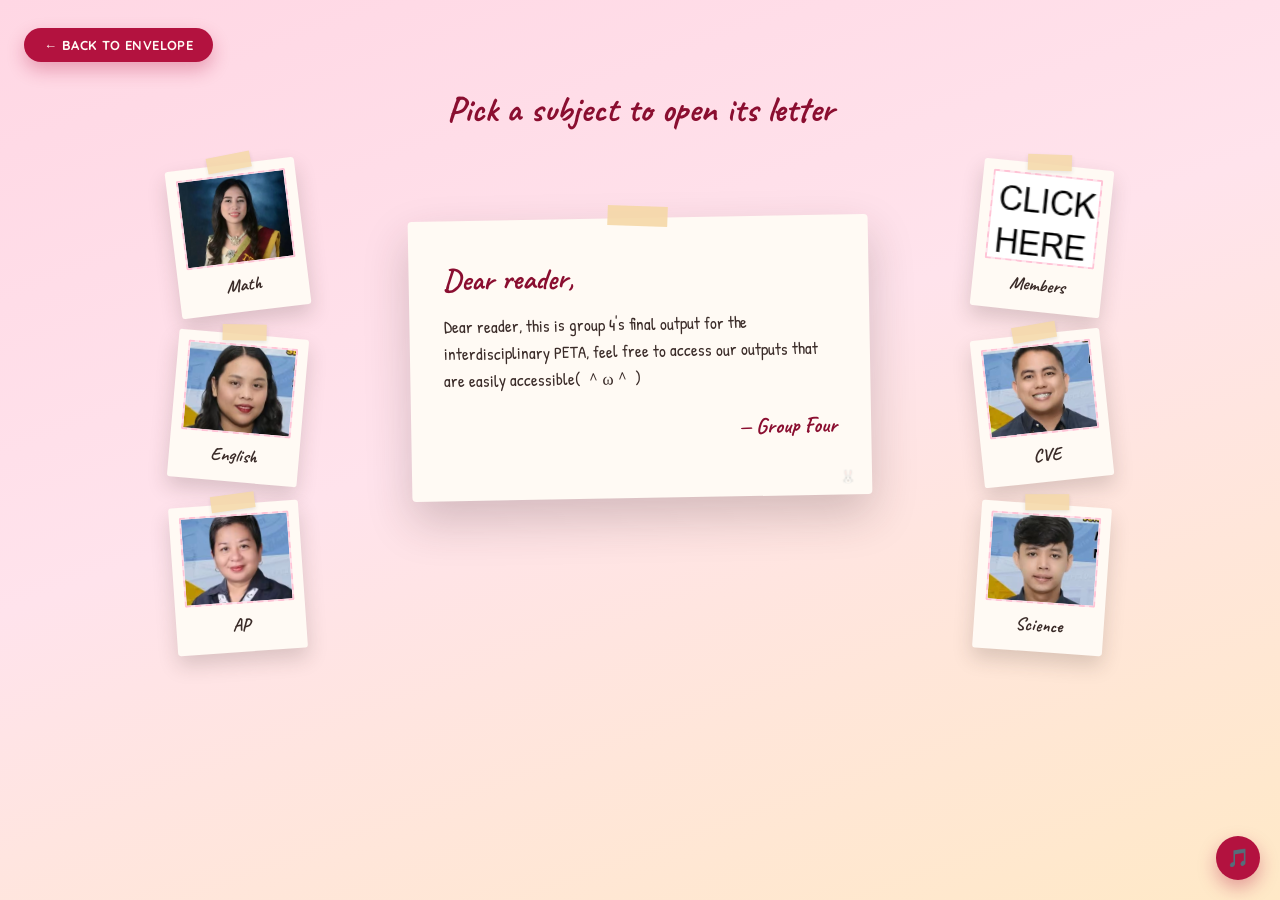
==== letter.html @ b90a91a4 "Add files via upload" ====
<!DOCTYPE html>
<html lang="en">
<head>
  <meta charset="UTF-8" />
  <meta name="viewport" content="width=device-width, initial-scale=1.0" />
  <title>Interdisciplinary Performance Task — Subjects</title>
  <link rel="preconnect" href="https://fonts.googleapis.com" />
  <link rel="preconnect" href="https://fonts.gstatic.com" crossorigin />
  <link href="https://fonts.googleapis.com/css2?family=Caveat:wght@600;700&family=Patrick+Hand&family=Quicksand:wght@500;600;700&display=swap" rel="stylesheet" />
  <link rel="stylesheet" href="style.css" />
</head>
<body>
  <audio id="bgMusic" src="bg-music.mp3" loop preload="auto"></audio>
  <button class="music-toggle" id="musicToggle" aria-label="Toggle background music" title="Music">🎵</button>

  <div class="scrapbook-page">
    <a class="back-link" href="index.html">&larr; Back to envelope</a>
    <h1 class="scrapbook-title">Pick a subject to open its letter</h1>

    <div class="scrapbook-layout">
      <div class="polaroid-column left">
        <a class="polaroid" href="#math">
          <div class="polaroid-photo"><img src="mslumba.jpg" alt="" style="object-position: center 15%;" onerror="this.remove()" /></div>
          <span class="polaroid-caption">Math</span>
        </a>
        <a class="polaroid" href="#english">
          <div class="polaroid-photo"><img src="mssalac.png" alt="" style="object-position: center 15%;" onerror="this.remove()" /></div>
          <span class="polaroid-caption">English</span>
        </a>
        <a class="polaroid" href="#ap">
          <div class="polaroid-photo"><img src="msgarcia.png" alt="" style="object-position: center 15%;" onerror="this.remove()" /></div>
          <span class="polaroid-caption">AP</span>
        </a>
      </div>

      <div class="letter-stack">
        <!-- Math Page -->
        <div class="letter-page" id="math">
          <a class="letter-back" href="letter.html">&larr; Back</a>
          <p class="letter-greeting">Dear Ms. Lumba, — Math</p>
          <p class="letter-body">PICTURE/DOCUMENT/EWAN BASTA YUNG PETA</p>
          <p class="letter-signature">- Group Four</p>
        </div>

        <!-- English Page -->
        <div class="letter-page" id="english">
          <a class="letter-back" href="letter.html">&larr; Back</a>
          <p class="letter-greeting">Dear Ms. Salac, — English</p>
          <p class="letter-body">PICTURE/DOCUMENT/EWAN BASTA YUNG PETA</p>
          <p class="letter-signature">- Group Four</p>
        </div>

        <!-- AP Page -->
        <div class="letter-page" id="ap">
          <a class="letter-back" href="letter.html">&larr; Back</a>
          <p class="letter-greeting">Dear Ms. Garcia, — AP</p>
          <div class="pdf-frame-wrap">
            <iframe class="peta-embed" src="ap-cve-peta.pdf" title="AP and CVE Performance Task"></iframe>
            <a class="pdf-zoom-btn" href="#ap-zoom" aria-label="Zoom in on PDF">&#128269;</a>
          </div>
          <p class="letter-signature">- Group Four</p>
        </div>

        <!-- Members Page -->
        <div class="letter-page" id="members">
          <a class="letter-back" href="letter.html">&larr; Back</a>
          <p class="letter-greeting">MEMBER OF GROUP FOUR</p>
          <p class="letter-body">Members of Group 4:</p>
          <ul class="member-list">
            <li><span class="member-name">Asher Megallon </span><span class="member-role">Leader, and Output Maker</span></li>
            <li><span class="member-name">Jaydee Canlas </span><span class="member-role">Resource Provider, and Researcher</span></li>
            <li><span class="member-name">Mark Marcelo</span><span class="member-role">Lead Programmer, Survey Organizer</span></li>
            <li><span class="member-name">Sama Ibrahim </span><span class="member-role">Script Writer, and Output Maker</span></li>
            <li><span class="member-name">Erica Zara </span><span class="member-role">Scriptwriter and Designer</span></li>
            <li><span class="member-name">Felisity Hipolito</span><span class="member-role">Designer</span></li>
            <li><span class="member-name">Vince Eliang</span><span class="member-role">Researcher, Survey Distributer</span></li>
          </ul>
          <p class="letter-signature">- Group Four</p>
        </div>

        <!-- CVE Page -->
        <div class="letter-page" id="cve">
          <a class="letter-back" href="letter.html">&larr; Back</a>
          <p class="letter-greeting">Dear Sir. Lim, — CVE</p>
          <div class="pdf-frame-wrap">
            <iframe class="peta-embed" src="ap-cve-peta.pdf" title="AP and CVE Performance Task"></iframe>
            <a class="pdf-zoom-btn" href="#cve-zoom" aria-label="Zoom in on PDF">&#128269;</a>
          </div>
          <p class="letter-signature">— Group Four</p>
        </div>

        <!-- Science Page -->
        <div class="letter-page" id="science">
          <a class="letter-back" href="letter.html">&larr; Back</a>
          <p class="letter-greeting">Dear Sir. Jay, — Science</p>
          <div class="peta-img-wrap">
            <img src="Science 10 - T1.png" alt="Chemical Safety At Home Poster" class="peta-img-embed" />
            <a class="pdf-zoom-btn" href="#science-zoom" aria-label="Zoom in on Science poster">&#128269;</a>
          </div>
          <p class="letter-signature">— Group Four</p>
        </div>

        <!-- Intro Page -->
        <div class="letter-page intro" id="intro">
          <p class="letter-greeting">Dear reader,</p>
          <p class="letter-body">Dear reader, this is group 4's final output for the interdisciplinary PETA, feel free to access our outputs that are easily accessible( ＾ω＾ )</p>
          <p class="letter-signature">— Group Four</p>
          <span class="easter-egg" id="easterEgg" aria-label="secret">🐰</span>
          <audio id="easterEggSound" src="easter-egg.mp3" preload="auto"></audio>
        </div>
      </div>

      <div class="polaroid-column right">
        <a class="polaroid" href="#members">
          <div class="polaroid-photo"><img src="CLICK.png" alt="" onerror="this.remove()" /></div>
          <span class="polaroid-caption">Members</span>
        </a>
        <a class="polaroid" href="#cve">
          <div class="polaroid-photo"><img src="sirlim.png" alt="" style="object-position: center 20%;" onerror="this.remove()" /></div>
          <span class="polaroid-caption">CVE</span>
        </a>
        <a class="polaroid" href="#science">
          <div class="polaroid-photo"><img src="sirjay.png" alt="" style="object-position: center 20%;" onerror="this.remove()" /></div>
          <span class="polaroid-caption">Science</span>
        </a>
      </div>
    </div>
  </div>

  <!-- Fullscreen Zoom Overlays (Moved outside card containers) -->
  <div class="pdf-zoom-overlay" id="ap-zoom">
    <a href="#ap" class="pdf-zoom-close" aria-label="Close zoomed view">&times;</a>
    <iframe src="ap-cve-peta.pdf" title="AP Performance Task Zoomed"></iframe>
  </div>

  <div class="pdf-zoom-overlay" id="cve-zoom">
    <a href="#cve" class="pdf-zoom-close" aria-label="Close zoomed view">&times;</a>
    <iframe src="ap-cve-peta.pdf" title="CVE Performance Task Zoomed"></iframe>
  </div>

  <div class="pdf-zoom-overlay" id="science-zoom">
    <a href="#science" class="pdf-zoom-close" aria-label="Close zoomed view">&times;</a>
    <img src="Science 10 - T1.png" alt="Chemical Safety At Home Poster Zoomed" class="peta-img-zoomed" />
  </div>

  <script>
    (function () {
      const egg = document.getElementById('easterEgg');
      const sound = document.getElementById('easterEggSound');
      if (!egg || !sound) return;

      egg.addEventListener('click', function (e) {
        e.preventDefault();
        sound.currentTime = 0;
        sound.play().catch(() => {});
        egg.classList.add('bounce');
        setTimeout(() => egg.classList.remove('bounce'), 600);
      });
    })();

    (function () {
      const bgMusic = document.getElementById('bgMusic');
      const toggle = document.getElementById('musicToggle');
      if (!bgMusic || !toggle) return;

      bgMusic.volume = 0.1;
      let started = false;

      function markPlaying() {
        started = true;
        toggle.textContent = '🔊';
        toggle.classList.add('playing');
      }

      function markPaused() {
        toggle.textContent = '🎵';
        toggle.classList.remove('playing');
      }

      bgMusic.play().then(markPlaying).catch(markPaused);

      document.addEventListener('click', function onFirstClick() {
        if (!started) {
          bgMusic.play().then(markPlaying).catch(markPaused);
        }
        document.removeEventListener('click', onFirstClick);
      }, { once: true });

      toggle.addEventListener('click', function (e) {
        e.stopPropagation();
        if (bgMusic.paused) {
          bgMusic.play().then(markPlaying).catch(markPaused);
        } else {
          bgMusic.pause();
          markPaused();
        }
      });
    })();
  </script>
</body>
</html>
---- style.css ----
/* ---------------------------------------------
   Group 4 — Envelope / Scrapbook site
   Palette: blush pink, crimson envelope, cream paper
--------------------------------------------------*/

:root {
  --blush: #ffe3ec;
  --blush-deep: #ffc4d6;
  --crimson: #b3123f;
  --crimson-dark: #8a0e30;
  --cream: #fffaf4;
  --ink: #3a2b28;
  --gold: #e3a83e;
  --tape: #f5d9a8;
}

* {
  box-sizing: border-box;
}

body {
  margin: 0;
  min-height: 100vh;
  font-family: "Quicksand", "Segoe UI", sans-serif;
  color: var(--ink);
  background: linear-gradient(160deg, #ffd7e4 0%, var(--blush) 45%, #ffe9c7 100%);
  background-attachment: fixed;
}

a {
  color: inherit;
}

/* ---------------------------------------------
   Smooth cross-page transitions (Chrome/Edge)
--------------------------------------------------*/

@view-transition {
  navigation: auto;
}

/* ---------------------------------------------
   Envelope landing page
--------------------------------------------------*/

.envelope-page {
  min-height: 100vh;
  display: flex;
  flex-direction: column;
  align-items: center;
  justify-content: center;
  text-align: center;
  padding: 32px;
  position: relative;
  overflow: hidden;
}

.envelope-eyebrow {
  font-family: "Quicksand", sans-serif;
  font-weight: 700;
  font-size: 13px;
  letter-spacing: 2px;
  text-transform: uppercase;
  color: var(--crimson-dark);
  margin-bottom: 90px;
}

.envelope-link {
  display: inline-block;
  text-decoration: none;
}

.envelope-scene {
  perspective: 1400px;
  position: relative;
}

.envelope {
  position: relative;
  width: 280px;
  height: 190px;
  margin: 0 auto;
  transition: transform 0.4s ease;
}

.envelope-scene:not(:target) .envelope-link:hover .envelope {
  transform: translateY(-6px) scale(1.02);
}

.envelope-body {
  position: absolute;
  inset: 0;
  background: linear-gradient(160deg, var(--crimson) 0%, var(--crimson-dark) 100%);
  border-radius: 6px;
  box-shadow: 0 18px 40px rgba(138, 14, 48, 0.35);
}

.envelope-letter-link {
  position: absolute;
  top: 0;
  left: 50%;
  transform: translateX(-50%);
  width: 280px;
  height: 260px;
  text-decoration: none;
  pointer-events: none;
  z-index: 1;
}

.envelope-scene:target .envelope-letter-link {
  pointer-events: auto;
}

.envelope-letter {
  position: absolute;
  top: 20px;
  left: 20px;
  right: 20px;
  min-height: 150px;
  max-width: 240px;
  margin: 0 auto;
  background: var(--cream);
  border-radius: 4px;
  box-shadow: 0 8px 18px rgba(0, 0, 0, 0.15);
  transform: translateY(10px);
  opacity: 0;
  display: flex;
  align-items: center;
  justify-content: center;
  padding: 18px 16px;
  cursor: pointer;
  transition: transform 0.6s ease 0.35s,
              opacity 0.4s ease 0.35s,
              box-shadow 0.6s ease 0.35s;
}

.envelope-scene:target .envelope-letter {
  transform: translateY(-96px);
  opacity: 1;
  box-shadow: 0 24px 40px rgba(0, 0, 0, 0.22);
}

.envelope-letter:hover,
.envelope-letter:focus-visible {
  transform: translateY(-102px);
}

.envelope-letter span {
  display: block;
  font-family: "Patrick Hand", cursive;
  font-size: 15px;
  line-height: 1.55;
  color: var(--crimson-dark);
  font-weight: 400;
  text-align: center;
}

.envelope-flap {
  position: absolute;
  top: 0;
  left: 0;
  width: 0;
  height: 0;
  border-left: 140px solid transparent;
  border-right: 140px solid transparent;
  border-top: 95px solid var(--crimson-dark);
  filter: drop-shadow(0 6px 8px rgba(0, 0, 0, 0.2));
  transform-origin: top center;
  transform-style: preserve-3d;
  backface-visibility: hidden;
  z-index: 2;
  transition: transform 0.6s cubic-bezier(0.34, 1.56, 0.64, 1);
}

.envelope-scene:target .envelope-flap {
  transform: rotateX(-160deg);
}

.envelope-hint {
  margin-top: 40px;
  font-family: "Patrick Hand", cursive;
  font-size: 18px;
  color: var(--ink);
  transition: opacity 0.3s ease;
}

.envelope-hint .tap {
  color: var(--crimson);
  font-weight: 700;
}

.envelope-scene:target .envelope-hint {
  opacity: 0;
}

.envelope-photos {
  position: absolute;
  top: 0;
  left: 50%;
  width: 420px;
  height: 190px;
  transform: translateX(-50%);
  pointer-events: none;
  z-index: 3;
}

.envelope-photo {
  position: absolute;
  width: 64px;
  height: 64px;
  padding: 5px 5px 8px;
  background: var(--cream);
  border-radius: 3px;
  box-shadow: 0 10px 20px rgba(58, 43, 40, 0.28);
  overflow: hidden;
  opacity: 0;
  top: -30px;
  left: 50%;
  margin-left: -32px;
  transform: translateY(24px) scale(0.7) rotate(0deg);
  transition: transform 0.55s cubic-bezier(0.34, 1.56, 0.64, 1),
              opacity 0.4s ease;
}

.envelope-photo img {
  width: 100%;
  height: 100%;
  object-fit: cover;
  display: block;
  background: var(--blush);
}

.envelope-scene:target .photo-1 {
  opacity: 1;
  transform: translate(-158px, -88px) scale(1) rotate(-14deg);
  transition-delay: 0.4s;
}

.envelope-scene:target .photo-2 {
  opacity: 1;
  transform: translate(-104px, -108px) scale(1) rotate(-8deg);
  transition-delay: 0.46s;
}

.envelope-scene:target .photo-3 {
  opacity: 1;
  transform: translate(-50px, -122px) scale(1) rotate(-3deg);
  transition-delay: 0.52s;
}

.envelope-scene:target .photo-4 {
  opacity: 1;
  transform: translate(0px, -128px) scale(1) rotate(2deg);
  transition-delay: 0.58s;
}

.envelope-scene:target .photo-5 {
  opacity: 1;
  transform: translate(50px, -122px) scale(1) rotate(7deg);
  transition-delay: 0.64s;
}

.envelope-scene:target .photo-6 {
  opacity: 1;
  transform: translate(104px, -108px) scale(1) rotate(11deg);
  transition-delay: 0.7s;
}

.envelope-scene:target .photo-7 {
  opacity: 1;
  transform: translate(158px, -88px) scale(1) rotate(15deg);
  transition-delay: 0.76s;
}

@media (prefers-reduced-motion: reduce) {
  .envelope-photo,
  .envelope-letter,
  .envelope-flap,
  .envelope-hint {
    transition: none;
  }
}

/* ---------------------------------------------
   Scrapbook / letter page
--------------------------------------------------*/

.scrapbook-page {
  min-height: 100vh;
  padding: 28px 24px 60px;
  display: flex;
  flex-direction: column;
  align-items: center;
}

.back-link {
  align-self: flex-start;
  display: inline-flex;
  align-items: center;
  gap: 6px;
  padding: 9px 20px;
  border-radius: 999px;
  background: var(--crimson);
  color: var(--cream);
  text-decoration: none;
  font-family: "Quicksand", sans-serif;
  font-weight: 700;
  font-size: 13px;
  letter-spacing: 0.4px;
  text-transform: uppercase;
  box-shadow: 0 8px 18px rgba(179, 18, 63, 0.3);
  transition: transform 0.2s ease, box-shadow 0.2s ease;
  margin-bottom: 24px;
}

.back-link:hover,
.back-link:focus-visible {
  transform: translateY(-2px);
  box-shadow: 0 12px 22px rgba(179, 18, 63, 0.4);
}

.scrapbook-title {
  font-family: "Caveat", cursive;
  font-size: 36px;
  font-weight: 700;
  color: var(--crimson-dark);
  margin: 0 0 32px;
  text-align: center;
}

.scrapbook-layout {
  display: grid;
  grid-template-columns: 1fr minmax(280px, 460px) 1fr;
  gap: 24px;
  align-items: center;
  width: 100%;
  max-width: 1100px;
}

.polaroid-column {
  display: flex;
  flex-direction: column;
  gap: 22px;
  align-items: center;
}

.polaroid-column.left .polaroid:nth-child(1) { transform: rotate(-7deg); }
.polaroid-column.left .polaroid:nth-child(2) { transform: rotate(5deg); }
.polaroid-column.left .polaroid:nth-child(3) { transform: rotate(-4deg); }
.polaroid-column.left .polaroid:nth-child(4) { transform: rotate(6deg); }

.polaroid-column.right .polaroid:nth-child(1) { transform: rotate(6deg); }
.polaroid-column.right .polaroid:nth-child(2) { transform: rotate(-6deg); }
.polaroid-column.right .polaroid:nth-child(3) { transform: rotate(4deg); }

.polaroid {
  display: block;
  width: 130px;
  background: var(--cream);
  padding: 10px 10px 16px;
  border-radius: 3px;
  box-shadow: 0 10px 20px rgba(58, 43, 40, 0.18);
  text-decoration: none;
  position: relative;
  transition: transform 0.3s ease, box-shadow 0.3s ease;
}

.polaroid::before {
  content: "";
  position: absolute;
  top: -10px;
  left: 50%;
  transform: translateX(-50%) rotate(-4deg);
  width: 44px;
  height: 16px;
  background: var(--tape);
  opacity: 0.85;
  box-shadow: 0 2px 4px rgba(0, 0, 0, 0.1);
}

.polaroid:hover,
.polaroid:focus-visible {
  transform: rotate(0deg) scale(1.06) !important;
  box-shadow: 0 16px 28px rgba(58, 43, 40, 0.28);
  z-index: 5;
}

.polaroid-photo {
  height: 90px;
  border-radius: 2px;
  display: flex;
  align-items: center;
  justify-content: center;
  overflow: hidden;
  background: var(--blush);
  border: 2px dashed var(--blush-deep);
}

.polaroid-photo:empty::after {
  content: "+";
  font-family: "Quicksand", sans-serif;
  font-size: 30px;
  font-weight: 700;
  color: var(--blush-deep);
}

.polaroid-photo img {
  width: 100%;
  height: 100%;
  object-fit: cover;
  object-position: center 20%;
}

.polaroid-caption {
  display: block;
  text-align: center;
  margin-top: 10px;
  font-family: "Caveat", cursive;
  font-size: 18px;
  font-weight: 700;
  color: var(--ink);
}

.letter-stack {
  position: relative;
  min-height: 380px;
  animation: burst-in 0.6s cubic-bezier(0.34, 1.56, 0.64, 1) both 0.15s;
}

@keyframes burst-in {
  from {
    opacity: 0;
    transform: scale(0.6) translateY(18px);
  }
  to {
    opacity: 1;
    transform: scale(1) translateY(0);
  }
}

.polaroid-column .polaroid {
  animation: burst-in 0.55s cubic-bezier(0.34, 1.56, 0.64, 1) backwards;
}

.polaroid-column.left .polaroid:nth-child(1) { animation-delay: 0.05s; }
.polaroid-column.left .polaroid:nth-child(2) { animation-delay: 0.15s; }
.polaroid-column.left .polaroid:nth-child(3) { animation-delay: 0.25s; }
.polaroid-column.left .polaroid:nth-child(4) { animation-delay: 0.35s; }
.polaroid-column.right .polaroid:nth-child(1) { animation-delay: 0.1s; }
.polaroid-column.right .polaroid:nth-child(2) { animation-delay: 0.2s; }
.polaroid-column.right .polaroid:nth-child(3) { animation-delay: 0.3s; }

.letter-page {
  display: none;
  background: var(--cream);
  border-radius: 4px;
  padding: 40px 34px 34px;
  box-shadow: 0 20px 45px rgba(58, 43, 40, 0.22);
  transform: rotate(-1deg);
  position: relative;
}

.letter-page::before {
  content: "";
  position: absolute;
  top: -12px;
  left: 50%;
  transform: translateX(-50%) rotate(3deg);
  width: 60px;
  height: 20px;
  background: var(--tape);
  opacity: 0.9;
}

/* Keep card visible even when zoom target is active */
.letter-page:target,
.letter-page:has(.pdf-zoom-overlay:target),
#science:has(~ #science-zoom:target),
.letter-page.intro {
  display: block;
  animation: unfold 0.5s ease both;
}

.letter-page:target ~ .letter-page.intro,
.letter-page:has(.pdf-zoom-overlay:target) ~ .letter-page.intro,
#science:has(~ #science-zoom:target) ~ .letter-page.intro {
  display: none;
}

@keyframes unfold {
  from {
    opacity: 0;
    transform: rotate(-1deg) translateY(14px) scale(0.97);
  }
  to {
    opacity: 1;
    transform: rotate(-1deg) translateY(0) scale(1);
  }
}

.letter-back {
  display: inline-flex;
  align-items: center;
  gap: 4px;
  margin-bottom: 14px;
  padding: 6px 16px;
  border-radius: 999px;
  background: var(--crimson);
  color: var(--cream);
  text-decoration: none;
  font-family: "Quicksand", sans-serif;
  font-weight: 700;
  font-size: 12px;
  letter-spacing: 0.4px;
  text-transform: uppercase;
  box-shadow: 0 6px 14px rgba(179, 18, 63, 0.3);
  transition: transform 0.2s ease, box-shadow 0.2s ease;
}

.letter-back:hover,
.letter-back:focus-visible {
  transform: translateY(-2px);
  box-shadow: 0 10px 18px rgba(179, 18, 63, 0.4);
}

.letter-greeting {
  font-family: "Caveat", cursive;
  font-size: 30px;
  font-weight: 700;
  color: var(--crimson-dark);
  margin: 0 0 14px;
}

.letter-body {
  font-family: "Patrick Hand", cursive;
  font-size: 17px;
  line-height: 1.6;
  color: var(--ink);
  margin: 0 0 20px;
}

.peta-embed {
  width: 100%;
  height: 480px;
  border: 2px solid var(--blush-deep);
  border-radius: 4px;
  margin: 0 0 20px;
  background: var(--cream);
  display: block;
}

.pdf-frame-wrap,
.peta-img-wrap {
  position: relative;
  margin: 0 0 20px;
}

.peta-img-embed {
  width: 100%;
  height: auto;
  border: 2px solid var(--blush-deep);
  border-radius: 4px;
  display: block;
  background: var(--cream);
}

/* Zoomed image overlay styling */
.peta-img-zoomed {
  width: auto;
  height: auto;
  max-width: 95vw;
  max-height: 92vh;
  object-fit: contain;
  border-radius: 6px;
  box-shadow: 0 24px 60px rgba(0, 0, 0, 0.6);
}

.pdf-zoom-btn {
  position: absolute;
  top: 12px;
  right: 12px;
  width: 38px;
  height: 38px;
  display: flex;
  align-items: center;
  justify-content: center;
  background: var(--crimson);
  color: var(--cream);
  border-radius: 50%;
  font-size: 17px;
  text-decoration: none;
  box-shadow: 0 6px 14px rgba(0, 0, 0, 0.3);
  transition: transform 0.2s ease;
  z-index: 5;
}

.pdf-zoom-btn:hover,
.pdf-zoom-btn:focus-visible {
  transform: scale(1.1);
}

.pdf-zoom-overlay {
  display: none;
  position: fixed;
  inset: 0;
  background: rgba(20, 10, 12, 0.92);
  z-index: 1000;
  padding: 24px;
  align-items: center;
  justify-content: center;
}

.pdf-zoom-overlay:target {
  display: flex;
}

.pdf-zoom-overlay iframe {
  width: 100%;
  height: 100%;
  max-width: 950px;
  border: none;
  border-radius: 6px;
  background: var(--cream);
  box-shadow: 0 24px 60px rgba(0, 0, 0, 0.5);
}

.pdf-zoom-close {
  position: absolute;
  top: 20px;
  right: 28px;
  width: 42px;
  height: 42px;
  display: flex;
  align-items: center;
  justify-content: center;
  background: var(--cream);
  color: var(--crimson-dark);
  border-radius: 50%;
  font-family: "Quicksand", sans-serif;
  font-size: 24px;
  font-weight: 700;
  text-decoration: none;
  line-height: 1;
  z-index: 1001;
}

.pdf-zoom-close:hover,
.pdf-zoom-close:focus-visible {
  transform: scale(1.08);
}

.music-toggle {
  position: fixed;
  bottom: 20px; /* Moved from top to bottom */
  right: 20px;
  top: auto;   /* Resets top positioning */
  width: 44px;
  height: 44px;
  border: none;
  border-radius: 50%;
  background: var(--crimson);
  color: var(--cream);
  font-size: 18px;
  display: flex;
  align-items: center;
  justify-content: center;
  cursor: pointer;
  box-shadow: 0 8px 18px rgba(179, 18, 63, 0.35);
  z-index: 2000;
  transition: transform 0.2s ease, box-shadow 0.2s ease;
}


.music-toggle:hover,
.music-toggle:focus-visible {
  transform: scale(1.08);
  box-shadow: 0 10px 22px rgba(179, 18, 63, 0.45);
}

.music-toggle.playing {
  animation: music-pulse 1.6s ease-in-out infinite;
}

@keyframes music-pulse {
  0%, 100% { box-shadow: 0 8px 18px rgba(179, 18, 63, 0.35); }
  50% { box-shadow: 0 8px 22px rgba(179, 18, 63, 0.6); }
}

@media (prefers-reduced-motion: reduce) {
  .music-toggle.playing {
    animation: none;
  }
}

.easter-egg {
  position: absolute;
  bottom: 12px;
  right: 16px;
  font-size: 13px;
  line-height: 1;
  opacity: 0.22;
  cursor: pointer;
  user-select: none;
  transition: opacity 0.2s ease, transform 0.2s ease;
}

.easter-egg:hover,
.easter-egg:focus-visible {
  opacity: 0.75;
  transform: scale(1.15);
}

.easter-egg.bounce {
  animation: egg-bounce 0.6s ease;
}

@keyframes egg-bounce {
  0%, 100% { transform: scale(1) rotate(0deg); }
  30% { transform: scale(1.4) rotate(-12deg); }
  60% { transform: scale(0.9) rotate(10deg); }
}

@media (prefers-reduced-motion: reduce) {
  .easter-egg.bounce {
    animation: none;
  }
}

.member-list {
  list-style: none;
  margin: 0 0 20px;
  padding: 0;
  font-family: "Patrick Hand", cursive;
  font-size: 17px;
  color: var(--ink);
}

.member-list li {
  display: flex;
  justify-content: space-between;
  align-items: baseline;
  gap: 12px;
  padding: 4px 0;
  border-bottom: 1px dashed var(--blush-deep);
}

.member-list li:last-child {
  border-bottom: none;
}

.member-name {
  font-weight: 700;
}

.member-role {
  color: var(--crimson-dark);
  font-style: italic;
}

.letter-signature {
  font-family: "Caveat", cursive;
  font-size: 22px;
  font-weight: 700;
  color: var(--crimson-dark);
  text-align: right;
}

/* ---------------------------------------------
   Responsive
--------------------------------------------------*/

@media (max-width: 860px) {
  .scrapbook-layout {
    grid-template-columns: 1fr;
  }

  .polaroid-column {
    flex-direction: row;
    flex-wrap: wrap;
    justify-content: center;
  }

  .letter-stack {
    order: 1;
  }

  .polaroid-column.left {
    order: 2;
    margin-top: 28px;
  }

  .polaroid-column.right {
    order: 3;
    margin-top: 28px;
  }
}

@media (prefers-reduced-motion: reduce) {
  .letter-page:target,
  .letter-page.intro,
  .letter-stack,
  .polaroid-column .polaroid {
    animation: none;
  }
}
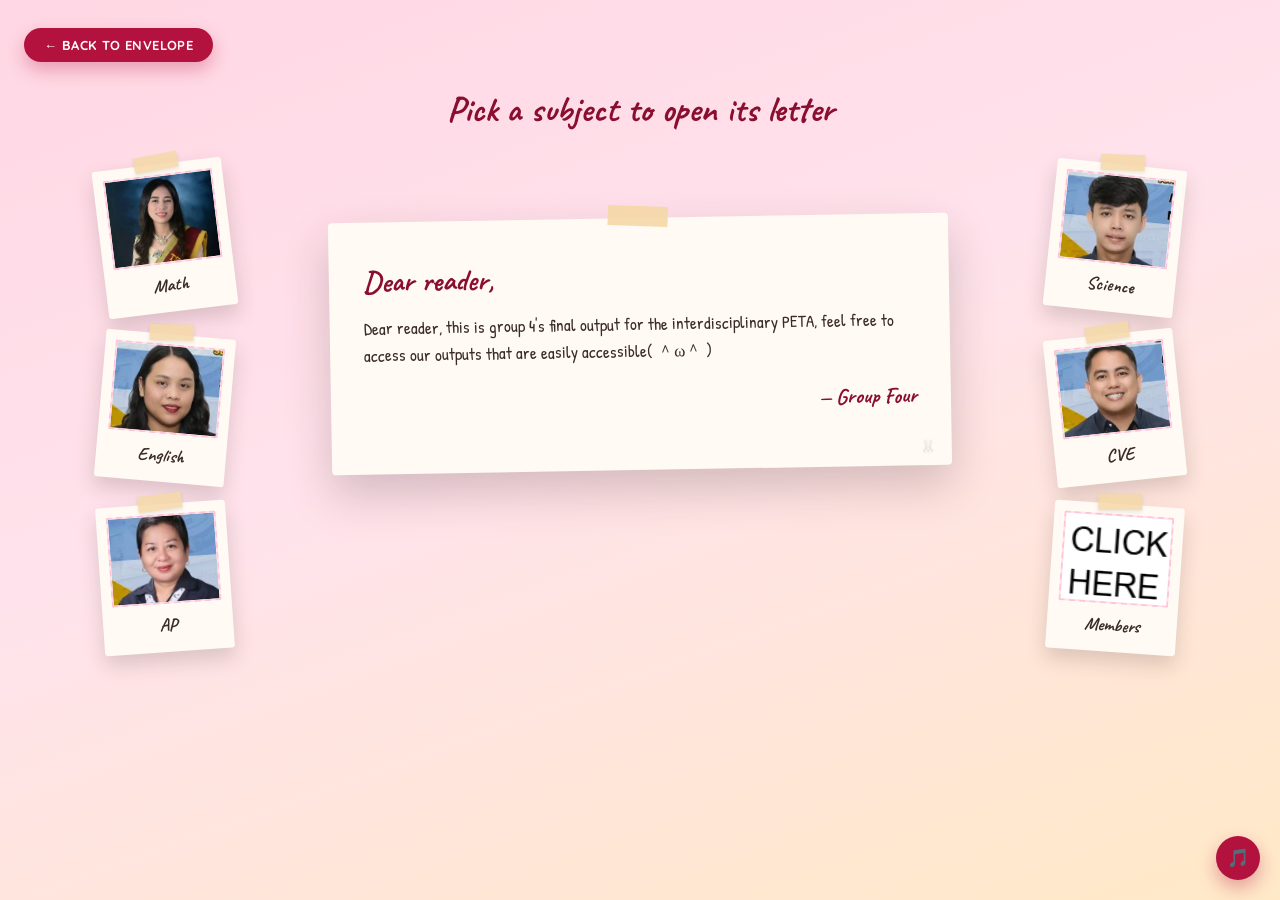
==== commit 1bb581ff: "Swap links for Members and Science sections" ====
--- a/letter.html
+++ b/letter.html
@@ -111,17 +111,17 @@
       </div>
 
       <div class="polaroid-column right">
+        <a class="polaroid" href="#science">
+          <div class="polaroid-photo"><img src="sirjay.png" alt="" style="object-position: center 20%;" onerror="this.remove()" /></div>
+          <span class="polaroid-caption">Science</span>
+        </a>
+        <a class="polaroid" href="#cve">
+          <div class="polaroid-photo"><img src="sirlim.png" alt="" style="object-position: center 20%;" onerror="this.remove()" /></div>
+          <span class="polaroid-caption">CVE</span>
+        </a>
         <a class="polaroid" href="#members">
           <div class="polaroid-photo"><img src="CLICK.png" alt="" onerror="this.remove()" /></div>
           <span class="polaroid-caption">Members</span>
-        </a>
-        <a class="polaroid" href="#cve">
-          <div class="polaroid-photo"><img src="sirlim.png" alt="" style="object-position: center 20%;" onerror="this.remove()" /></div>
-          <span class="polaroid-caption">CVE</span>
-        </a>
-        <a class="polaroid" href="#science">
-          <div class="polaroid-photo"><img src="sirjay.png" alt="" style="object-position: center 20%;" onerror="this.remove()" /></div>
-          <span class="polaroid-caption">Science</span>
         </a>
       </div>
     </div>
@@ -198,4 +198,4 @@
     })();
   </script>
 </body>
-</html>+</html>
--- a/style.css
+++ b/style.css
@@ -191,6 +191,24 @@
 
 .envelope-scene:target .envelope-hint {
   opacity: 0;
+}
+
+.envelope-hint-opened {
+  margin-top: 40px;
+  font-family: "Patrick Hand", cursive;
+  font-size: 18px;
+  color: var(--ink);
+  opacity: 0;
+  transition: opacity 0.4s ease 0.5s;
+}
+
+.envelope-hint-opened .tap {
+  color: var(--crimson);
+  font-weight: 700;
+}
+
+.envelope-scene:target .envelope-hint-opened {
+  opacity: 1;
 }
 
 .envelope-photos {
@@ -330,11 +348,11 @@
 
 .scrapbook-layout {
   display: grid;
-  grid-template-columns: 1fr minmax(280px, 460px) 1fr;
+  grid-template-columns: 1fr minmax(280px, 620px) 1fr;
   gap: 24px;
   align-items: center;
   width: 100%;
-  max-width: 1100px;
+  max-width: 1260px;
 }
 
 .polaroid-column {
@@ -552,7 +570,7 @@
 .pdf-frame-wrap,
 .peta-img-wrap {
   position: relative;
-  margin: 0 0 20px;
+  margin: 0 -14px 20px;
 }
 
 .peta-img-embed {
@@ -802,4 +820,4 @@
   .polaroid-column .polaroid {
     animation: none;
   }
-}+}
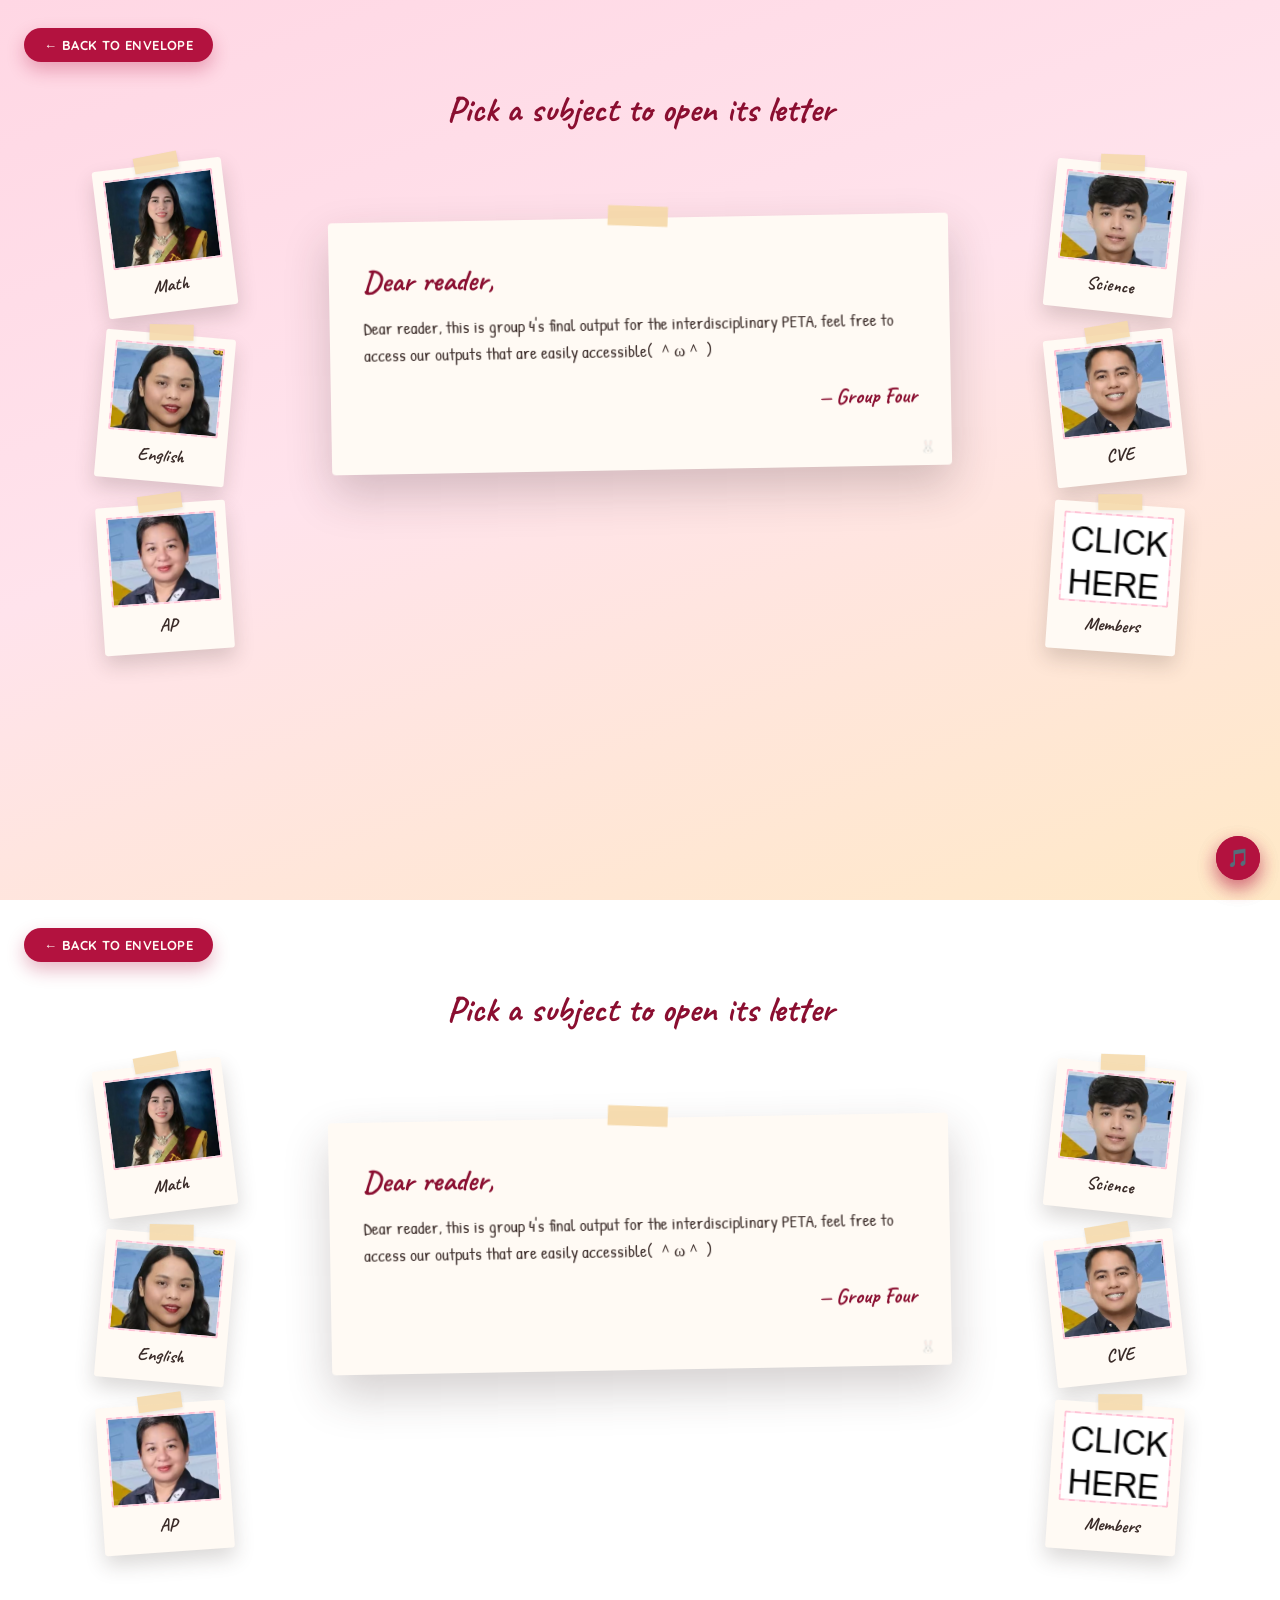
==== commit 54da9250: "Enhance letter.html with new subject pages and features Updated the letter.html file to include addi" ====
--- a/letter.html
+++ b/letter.html
@@ -46,7 +46,10 @@
         <div class="letter-page" id="english">
           <a class="letter-back" href="letter.html">&larr; Back</a>
           <p class="letter-greeting">Dear Ms. Salac, — English</p>
-          <p class="letter-body">PICTURE/DOCUMENT/EWAN BASTA YUNG PETA</p>
+          <div class="pdf-frame-wrap">
+            <iframe class="peta-embed" src="eng-script.pdf" title="English Script - Climate Change"></iframe>
+            <a class="pdf-zoom-btn" href="#english-zoom" aria-label="Zoom in on PDF">&#128269;</a>
+          </div>
           <p class="letter-signature">- Group Four</p>
         </div>
 
@@ -131,6 +134,219 @@
   <div class="pdf-zoom-overlay" id="ap-zoom">
     <a href="#ap" class="pdf-zoom-close" aria-label="Close zoomed view">&times;</a>
     <iframe src="ap-cve-peta.pdf" title="AP Performance Task Zoomed"></iframe>
+  </div>
+
+  <div class="pdf-zoom-overlay" id="english-zoom">
+    <a href="#english" class="pdf-zoom-close" aria-label="Close zoomed view">&times;</a>
+    <iframe src="eng-script.pdf" title="English Script Zoomed"></iframe>
+  </div>
+
+  <div class="pdf-zoom-overlay" id="cve-zoom">
+    <a href="#cve" class="pdf-zoom-close" aria-label="Close zoomed view">&times;</a>
+    <iframe src="ap-cve-peta.pdf" title="CVE Performance Task Zoomed"></iframe>
+  </div>
+
+  <div class="pdf-zoom-overlay" id="science-zoom">
+    <a href="#science" class="pdf-zoom-close" aria-label="Close zoomed view">&times;</a>
+    <img src="Science 10 - T1.png" alt="Chemical Safety At Home Poster Zoomed" class="peta-img-zoomed" />
+  </div>
+
+  <script>
+    (function () {
+      const egg = document.getElementById('easterEgg');
+      const sound = document.getElementById('easterEggSound');
+      if (!egg || !sound) return;
+
+      egg.addEventListener('click', function (e) {
+        e.preventDefault();
+        sound.currentTime = 0;
+        sound.play().catch(() => {});
+        egg.classList.add('bounce');
+        setTimeout(() => egg.classList.remove('bounce'), 600);
+      });
+    })();
+
+    (function () {
+      const bgMusic = document.getElementById('bgMusic');
+      const toggle = document.getElementById('musicToggle');
+      if (!bgMusic || !toggle) return;
+
+      bgMusic.volume = 0.1;
+      let started = false;
+
+      function markPlaying() {
+        started = true;
+        toggle.textContent = '🔊';
+        toggle.classList.add('playing');
+      }
+
+      function markPaused() {
+        toggle.textContent = '🎵';
+        toggle.classList.remove('playing');
+      }
+
+      bgMusic.play().then(markPlaying).catch(markPaused);
+
+      document.addEventListener('click', function onFirstClick() {
+        if (!started) {
+          bgMusic.play().then(markPlaying).catch(markPaused);
+        }
+        document.removeEventListener('click', onFirstClick);
+      }, { once: true });
+
+      toggle.addEventListener('click', function (e) {
+        e.stopPropagation();
+        if (bgMusic.paused) {
+          bgMusic.play().then(markPlaying).catch(markPaused);
+        } else {
+          bgMusic.pause();
+          markPaused();
+        }
+      });
+    })();
+  </script>
+</body>
+</html><!DOCTYPE html>
+<html lang="en">
+<head>
+  <meta charset="UTF-8" />
+  <meta name="viewport" content="width=device-width, initial-scale=1.0" />
+  <title>Interdisciplinary Performance Task — Subjects</title>
+  <link rel="preconnect" href="https://fonts.googleapis.com" />
+  <link rel="preconnect" href="https://fonts.gstatic.com" crossorigin />
+  <link href="https://fonts.googleapis.com/css2?family=Caveat:wght@600;700&family=Patrick+Hand&family=Quicksand:wght@500;600;700&display=swap" rel="stylesheet" />
+  <link rel="stylesheet" href="style.css" />
+</head>
+<body>
+  <audio id="bgMusic" src="bg-music.mp3" loop preload="auto"></audio>
+  <button class="music-toggle" id="musicToggle" aria-label="Toggle background music" title="Music">🎵</button>
+
+  <div class="scrapbook-page">
+    <a class="back-link" href="index.html">&larr; Back to envelope</a>
+    <h1 class="scrapbook-title">Pick a subject to open its letter</h1>
+
+    <div class="scrapbook-layout">
+      <div class="polaroid-column left">
+        <a class="polaroid" href="#math">
+          <div class="polaroid-photo"><img src="mslumba.jpg" alt="" style="object-position: center 15%;" onerror="this.remove()" /></div>
+          <span class="polaroid-caption">Math</span>
+        </a>
+        <a class="polaroid" href="#english">
+          <div class="polaroid-photo"><img src="mssalac.png" alt="" style="object-position: center 15%;" onerror="this.remove()" /></div>
+          <span class="polaroid-caption">English</span>
+        </a>
+        <a class="polaroid" href="#ap">
+          <div class="polaroid-photo"><img src="msgarcia.png" alt="" style="object-position: center 15%;" onerror="this.remove()" /></div>
+          <span class="polaroid-caption">AP</span>
+        </a>
+      </div>
+
+      <div class="letter-stack">
+        <!-- Math Page -->
+        <div class="letter-page" id="math">
+          <a class="letter-back" href="letter.html">&larr; Back</a>
+          <p class="letter-greeting">Dear Ms. Lumba, — Math</p>
+          <p class="letter-body">PICTURE/DOCUMENT/EWAN BASTA YUNG PETA</p>
+          <p class="letter-signature">- Group Four</p>
+        </div>
+
+        <!-- English Page -->
+        <div class="letter-page" id="english">
+          <a class="letter-back" href="letter.html">&larr; Back</a>
+          <p class="letter-greeting">Dear Ms. Salac, — English</p>
+          <div class="pdf-frame-wrap">
+            <iframe class="peta-embed" src="eng-script.pdf" title="English Script - Climate Change"></iframe>
+            <a class="pdf-zoom-btn" href="#english-zoom" aria-label="Zoom in on PDF">&#128269;</a>
+          </div>
+          <p class="letter-signature">- Group Four</p>
+        </div>
+
+        <!-- AP Page -->
+        <div class="letter-page" id="ap">
+          <a class="letter-back" href="letter.html">&larr; Back</a>
+          <p class="letter-greeting">Dear Ms. Garcia, — AP</p>
+          <div class="pdf-frame-wrap">
+            <iframe class="peta-embed" src="ap-cve-peta.pdf" title="AP and CVE Performance Task"></iframe>
+            <a class="pdf-zoom-btn" href="#ap-zoom" aria-label="Zoom in on PDF">&#128269;</a>
+          </div>
+          <p class="letter-signature">- Group Four</p>
+        </div>
+
+        <!-- Members Page -->
+        <div class="letter-page" id="members">
+          <a class="letter-back" href="letter.html">&larr; Back</a>
+          <p class="letter-greeting">MEMBER OF GROUP FOUR</p>
+          <p class="letter-body">Members of Group 4:</p>
+          <ul class="member-list">
+            <li><span class="member-name">Asher Megallon </span><span class="member-role">Leader, and Output Maker</span></li>
+            <li><span class="member-name">Jaydee Canlas </span><span class="member-role">Resource Provider, and Researcher</span></li>
+            <li><span class="member-name">Mark Marcelo</span><span class="member-role">Lead Programmer, Survey Organizer</span></li>
+            <li><span class="member-name">Sama Ibrahim </span><span class="member-role">Script Writer, and Output Maker</span></li>
+            <li><span class="member-name">Erica Zara </span><span class="member-role">Scriptwriter and Designer</span></li>
+            <li><span class="member-name">Felisity Hipolito</span><span class="member-role">Designer</span></li>
+            <li><span class="member-name">Vince Eliang</span><span class="member-role">Researcher, Survey Distributer</span></li>
+          </ul>
+          <p class="letter-signature">- Group Four</p>
+        </div>
+
+        <!-- CVE Page -->
+        <div class="letter-page" id="cve">
+          <a class="letter-back" href="letter.html">&larr; Back</a>
+          <p class="letter-greeting">Dear Sir. Lim, — CVE</p>
+          <div class="pdf-frame-wrap">
+            <iframe class="peta-embed" src="ap-cve-peta.pdf" title="AP and CVE Performance Task"></iframe>
+            <a class="pdf-zoom-btn" href="#cve-zoom" aria-label="Zoom in on PDF">&#128269;</a>
+          </div>
+          <p class="letter-signature">— Group Four</p>
+        </div>
+
+        <!-- Science Page -->
+        <div class="letter-page" id="science">
+          <a class="letter-back" href="letter.html">&larr; Back</a>
+          <p class="letter-greeting">Dear Sir. Jay, — Science</p>
+          <div class="peta-img-wrap">
+            <img src="Science 10 - T1.png" alt="Chemical Safety At Home Poster" class="peta-img-embed" />
+            <a class="pdf-zoom-btn" href="#science-zoom" aria-label="Zoom in on Science poster">&#128269;</a>
+          </div>
+          <p class="letter-signature">— Group Four</p>
+        </div>
+
+        <!-- Intro Page -->
+        <div class="letter-page intro" id="intro">
+          <p class="letter-greeting">Dear reader,</p>
+          <p class="letter-body">Dear reader, this is group 4's final output for the interdisciplinary PETA, feel free to access our outputs that are easily accessible( ＾ω＾ )</p>
+          <p class="letter-signature">— Group Four</p>
+          <span class="easter-egg" id="easterEgg" aria-label="secret">🐰</span>
+          <audio id="easterEggSound" src="easter-egg.mp3" preload="auto"></audio>
+        </div>
+      </div>
+
+      <div class="polaroid-column right">
+        <a class="polaroid" href="#science">
+          <div class="polaroid-photo"><img src="sirjay.png" alt="" style="object-position: center 20%;" onerror="this.remove()" /></div>
+          <span class="polaroid-caption">Science</span>
+        </a>
+        <a class="polaroid" href="#cve">
+          <div class="polaroid-photo"><img src="sirlim.png" alt="" style="object-position: center 20%;" onerror="this.remove()" /></div>
+          <span class="polaroid-caption">CVE</span>
+        </a>
+        <a class="polaroid" href="#members">
+          <div class="polaroid-photo"><img src="CLICK.png" alt="" onerror="this.remove()" /></div>
+          <span class="polaroid-caption">Members</span>
+        </a>
+      </div>
+    </div>
+  </div>
+
+  <!-- Fullscreen Zoom Overlays (Moved outside card containers) -->
+  <div class="pdf-zoom-overlay" id="ap-zoom">
+    <a href="#ap" class="pdf-zoom-close" aria-label="Close zoomed view">&times;</a>
+    <iframe src="ap-cve-peta.pdf" title="AP Performance Task Zoomed"></iframe>
+  </div>
+
+  <div class="pdf-zoom-overlay" id="english-zoom">
+    <a href="#english" class="pdf-zoom-close" aria-label="Close zoomed view">&times;</a>
+    <iframe src="eng-script.pdf" title="English Script Zoomed"></iframe>
   </div>
 
   <div class="pdf-zoom-overlay" id="cve-zoom">
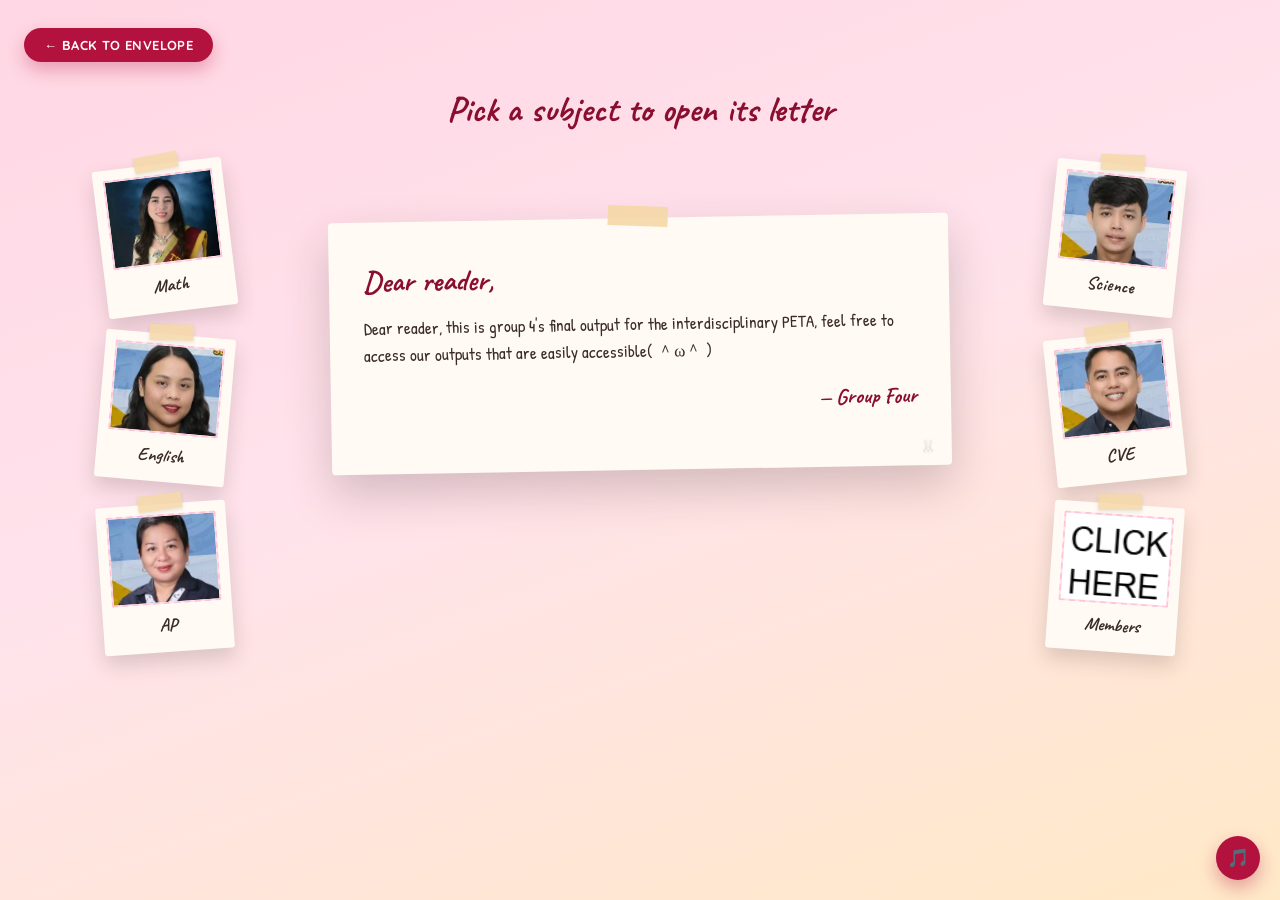
==== commit a337b358: "Remove all content from letter.html Removed the entire HTML structure from the letter.html file, inc" ====
--- a/letter.html
+++ b/letter.html
@@ -206,212 +206,4 @@
     })();
   </script>
 </body>
-</html><!DOCTYPE html>
-<html lang="en">
-<head>
-  <meta charset="UTF-8" />
-  <meta name="viewport" content="width=device-width, initial-scale=1.0" />
-  <title>Interdisciplinary Performance Task — Subjects</title>
-  <link rel="preconnect" href="https://fonts.googleapis.com" />
-  <link rel="preconnect" href="https://fonts.gstatic.com" crossorigin />
-  <link href="https://fonts.googleapis.com/css2?family=Caveat:wght@600;700&family=Patrick+Hand&family=Quicksand:wght@500;600;700&display=swap" rel="stylesheet" />
-  <link rel="stylesheet" href="style.css" />
-</head>
-<body>
-  <audio id="bgMusic" src="bg-music.mp3" loop preload="auto"></audio>
-  <button class="music-toggle" id="musicToggle" aria-label="Toggle background music" title="Music">🎵</button>
-
-  <div class="scrapbook-page">
-    <a class="back-link" href="index.html">&larr; Back to envelope</a>
-    <h1 class="scrapbook-title">Pick a subject to open its letter</h1>
-
-    <div class="scrapbook-layout">
-      <div class="polaroid-column left">
-        <a class="polaroid" href="#math">
-          <div class="polaroid-photo"><img src="mslumba.jpg" alt="" style="object-position: center 15%;" onerror="this.remove()" /></div>
-          <span class="polaroid-caption">Math</span>
-        </a>
-        <a class="polaroid" href="#english">
-          <div class="polaroid-photo"><img src="mssalac.png" alt="" style="object-position: center 15%;" onerror="this.remove()" /></div>
-          <span class="polaroid-caption">English</span>
-        </a>
-        <a class="polaroid" href="#ap">
-          <div class="polaroid-photo"><img src="msgarcia.png" alt="" style="object-position: center 15%;" onerror="this.remove()" /></div>
-          <span class="polaroid-caption">AP</span>
-        </a>
-      </div>
-
-      <div class="letter-stack">
-        <!-- Math Page -->
-        <div class="letter-page" id="math">
-          <a class="letter-back" href="letter.html">&larr; Back</a>
-          <p class="letter-greeting">Dear Ms. Lumba, — Math</p>
-          <p class="letter-body">PICTURE/DOCUMENT/EWAN BASTA YUNG PETA</p>
-          <p class="letter-signature">- Group Four</p>
-        </div>
-
-        <!-- English Page -->
-        <div class="letter-page" id="english">
-          <a class="letter-back" href="letter.html">&larr; Back</a>
-          <p class="letter-greeting">Dear Ms. Salac, — English</p>
-          <div class="pdf-frame-wrap">
-            <iframe class="peta-embed" src="eng-script.pdf" title="English Script - Climate Change"></iframe>
-            <a class="pdf-zoom-btn" href="#english-zoom" aria-label="Zoom in on PDF">&#128269;</a>
-          </div>
-          <p class="letter-signature">- Group Four</p>
-        </div>
-
-        <!-- AP Page -->
-        <div class="letter-page" id="ap">
-          <a class="letter-back" href="letter.html">&larr; Back</a>
-          <p class="letter-greeting">Dear Ms. Garcia, — AP</p>
-          <div class="pdf-frame-wrap">
-            <iframe class="peta-embed" src="ap-cve-peta.pdf" title="AP and CVE Performance Task"></iframe>
-            <a class="pdf-zoom-btn" href="#ap-zoom" aria-label="Zoom in on PDF">&#128269;</a>
-          </div>
-          <p class="letter-signature">- Group Four</p>
-        </div>
-
-        <!-- Members Page -->
-        <div class="letter-page" id="members">
-          <a class="letter-back" href="letter.html">&larr; Back</a>
-          <p class="letter-greeting">MEMBER OF GROUP FOUR</p>
-          <p class="letter-body">Members of Group 4:</p>
-          <ul class="member-list">
-            <li><span class="member-name">Asher Megallon </span><span class="member-role">Leader, and Output Maker</span></li>
-            <li><span class="member-name">Jaydee Canlas </span><span class="member-role">Resource Provider, and Researcher</span></li>
-            <li><span class="member-name">Mark Marcelo</span><span class="member-role">Lead Programmer, Survey Organizer</span></li>
-            <li><span class="member-name">Sama Ibrahim </span><span class="member-role">Script Writer, and Output Maker</span></li>
-            <li><span class="member-name">Erica Zara </span><span class="member-role">Scriptwriter and Designer</span></li>
-            <li><span class="member-name">Felisity Hipolito</span><span class="member-role">Designer</span></li>
-            <li><span class="member-name">Vince Eliang</span><span class="member-role">Researcher, Survey Distributer</span></li>
-          </ul>
-          <p class="letter-signature">- Group Four</p>
-        </div>
-
-        <!-- CVE Page -->
-        <div class="letter-page" id="cve">
-          <a class="letter-back" href="letter.html">&larr; Back</a>
-          <p class="letter-greeting">Dear Sir. Lim, — CVE</p>
-          <div class="pdf-frame-wrap">
-            <iframe class="peta-embed" src="ap-cve-peta.pdf" title="AP and CVE Performance Task"></iframe>
-            <a class="pdf-zoom-btn" href="#cve-zoom" aria-label="Zoom in on PDF">&#128269;</a>
-          </div>
-          <p class="letter-signature">— Group Four</p>
-        </div>
-
-        <!-- Science Page -->
-        <div class="letter-page" id="science">
-          <a class="letter-back" href="letter.html">&larr; Back</a>
-          <p class="letter-greeting">Dear Sir. Jay, — Science</p>
-          <div class="peta-img-wrap">
-            <img src="Science 10 - T1.png" alt="Chemical Safety At Home Poster" class="peta-img-embed" />
-            <a class="pdf-zoom-btn" href="#science-zoom" aria-label="Zoom in on Science poster">&#128269;</a>
-          </div>
-          <p class="letter-signature">— Group Four</p>
-        </div>
-
-        <!-- Intro Page -->
-        <div class="letter-page intro" id="intro">
-          <p class="letter-greeting">Dear reader,</p>
-          <p class="letter-body">Dear reader, this is group 4's final output for the interdisciplinary PETA, feel free to access our outputs that are easily accessible( ＾ω＾ )</p>
-          <p class="letter-signature">— Group Four</p>
-          <span class="easter-egg" id="easterEgg" aria-label="secret">🐰</span>
-          <audio id="easterEggSound" src="easter-egg.mp3" preload="auto"></audio>
-        </div>
-      </div>
-
-      <div class="polaroid-column right">
-        <a class="polaroid" href="#science">
-          <div class="polaroid-photo"><img src="sirjay.png" alt="" style="object-position: center 20%;" onerror="this.remove()" /></div>
-          <span class="polaroid-caption">Science</span>
-        </a>
-        <a class="polaroid" href="#cve">
-          <div class="polaroid-photo"><img src="sirlim.png" alt="" style="object-position: center 20%;" onerror="this.remove()" /></div>
-          <span class="polaroid-caption">CVE</span>
-        </a>
-        <a class="polaroid" href="#members">
-          <div class="polaroid-photo"><img src="CLICK.png" alt="" onerror="this.remove()" /></div>
-          <span class="polaroid-caption">Members</span>
-        </a>
-      </div>
-    </div>
-  </div>
-
-  <!-- Fullscreen Zoom Overlays (Moved outside card containers) -->
-  <div class="pdf-zoom-overlay" id="ap-zoom">
-    <a href="#ap" class="pdf-zoom-close" aria-label="Close zoomed view">&times;</a>
-    <iframe src="ap-cve-peta.pdf" title="AP Performance Task Zoomed"></iframe>
-  </div>
-
-  <div class="pdf-zoom-overlay" id="english-zoom">
-    <a href="#english" class="pdf-zoom-close" aria-label="Close zoomed view">&times;</a>
-    <iframe src="eng-script.pdf" title="English Script Zoomed"></iframe>
-  </div>
-
-  <div class="pdf-zoom-overlay" id="cve-zoom">
-    <a href="#cve" class="pdf-zoom-close" aria-label="Close zoomed view">&times;</a>
-    <iframe src="ap-cve-peta.pdf" title="CVE Performance Task Zoomed"></iframe>
-  </div>
-
-  <div class="pdf-zoom-overlay" id="science-zoom">
-    <a href="#science" class="pdf-zoom-close" aria-label="Close zoomed view">&times;</a>
-    <img src="Science 10 - T1.png" alt="Chemical Safety At Home Poster Zoomed" class="peta-img-zoomed" />
-  </div>
-
-  <script>
-    (function () {
-      const egg = document.getElementById('easterEgg');
-      const sound = document.getElementById('easterEggSound');
-      if (!egg || !sound) return;
-
-      egg.addEventListener('click', function (e) {
-        e.preventDefault();
-        sound.currentTime = 0;
-        sound.play().catch(() => {});
-        egg.classList.add('bounce');
-        setTimeout(() => egg.classList.remove('bounce'), 600);
-      });
-    })();
-
-    (function () {
-      const bgMusic = document.getElementById('bgMusic');
-      const toggle = document.getElementById('musicToggle');
-      if (!bgMusic || !toggle) return;
-
-      bgMusic.volume = 0.1;
-      let started = false;
-
-      function markPlaying() {
-        started = true;
-        toggle.textContent = '🔊';
-        toggle.classList.add('playing');
-      }
-
-      function markPaused() {
-        toggle.textContent = '🎵';
-        toggle.classList.remove('playing');
-      }
-
-      bgMusic.play().then(markPlaying).catch(markPaused);
-
-      document.addEventListener('click', function onFirstClick() {
-        if (!started) {
-          bgMusic.play().then(markPlaying).catch(markPaused);
-        }
-        document.removeEventListener('click', onFirstClick);
-      }, { once: true });
-
-      toggle.addEventListener('click', function (e) {
-        e.stopPropagation();
-        if (bgMusic.paused) {
-          bgMusic.play().then(markPlaying).catch(markPaused);
-        } else {
-          bgMusic.pause();
-          markPaused();
-        }
-      });
-    })();
-  </script>
-</body>
 </html>
